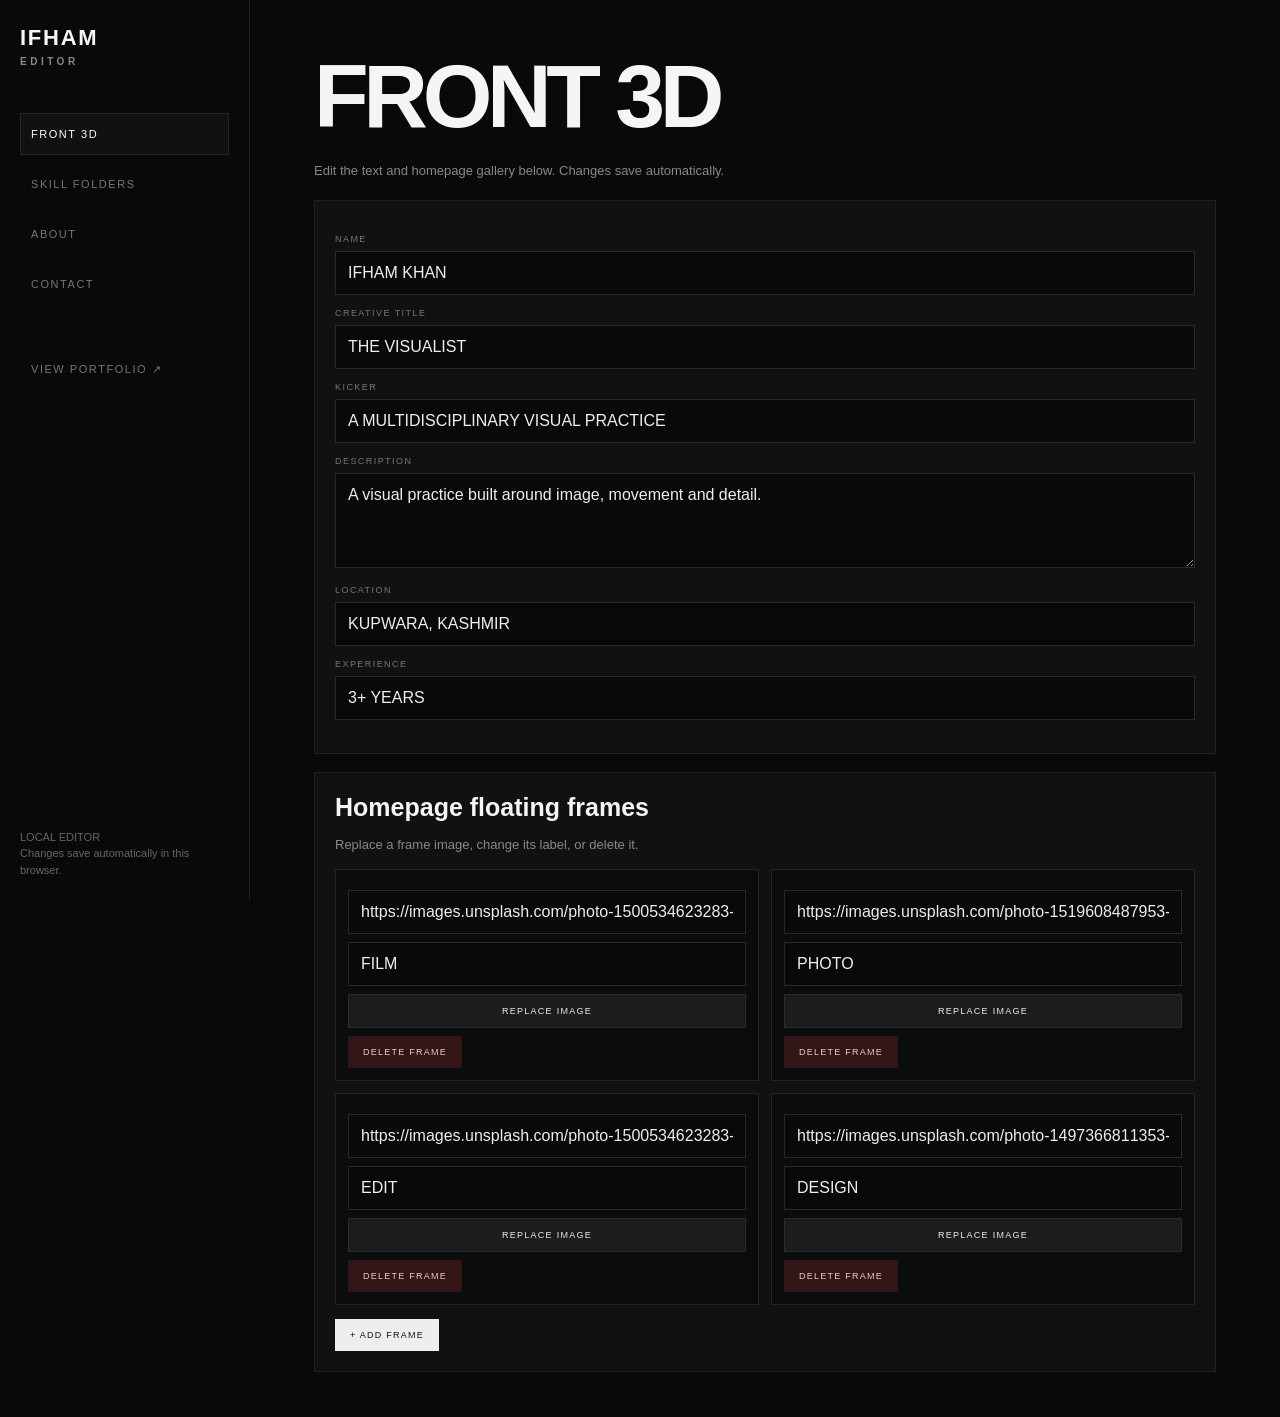
==== IFHAM-EDITOR.html @ 630d75a3 "Add files via upload" ====
<!doctype html>
<html lang="en">
<head>
<meta charset="utf-8">
<meta name="viewport" content="width=device-width,initial-scale=1">
<title>IFHAM KHAN — EDITOR</title>
<style>
*{box-sizing:border-box}
body{margin:0;background:#080909;color:#f5f5f5;font-family:Arial,Helvetica,sans-serif}
button,input,textarea{font:inherit}
.app{display:grid;grid-template-columns:250px 1fr;min-height:100vh}
aside{border-right:1px solid #222;padding:28px 20px;position:sticky;top:0;height:100vh}
.brand{font-size:22px;font-weight:800;letter-spacing:.08em;line-height:.9;margin-bottom:45px}
.brand span{font-size:10px;letter-spacing:.35em;color:#888}
.nav{display:grid;gap:8px}
.nav button,.view{display:block;width:100%;text-align:left;border:1px solid transparent;background:transparent;color:#777;padding:14px 10px;cursor:pointer;text-decoration:none;font-size:11px;letter-spacing:.14em}
.nav button:hover,.nav button.active,.view:hover{color:#fff;border-color:#252525;background:#111}
.view{margin-top:35px}
.status{position:absolute;bottom:22px;left:20px;right:20px;color:#666;font-size:11px;line-height:1.5}
main{padding:45px 5vw;max-width:1300px;width:100%}
h1{font-size:clamp(42px,7vw,92px);letter-spacing:-.06em;margin:0 0 8px}
h2{margin:0 0 10px;font-size:25px}
h3{margin:0 0 8px;font-size:18px}
.lead{color:#888;max-width:760px;line-height:1.6;font-size:13px}
.card,.folder,.media{border:1px solid #202020;background:#101111;padding:20px;margin-top:18px}
.field{margin:13px 0}
label.label{display:block;color:#777;font-size:9px;letter-spacing:.16em;margin-bottom:7px}
input,textarea{width:100%;background:#080909;color:#eee;border:1px solid #292929;padding:12px;border-radius:0;outline:none}
textarea{min-height:95px;resize:vertical}
input:focus,textarea:focus{border-color:#666}
.grid{display:grid;grid-template-columns:1fr 1fr;gap:18px}
.actions{display:flex;gap:8px;flex-wrap:wrap;margin-top:14px}
.btn{background:#eee;color:#111;border:0;padding:11px 15px;font-size:9px;letter-spacing:.14em;cursor:pointer}
.btn.dark{background:#1b1c1c;color:#eee;border:1px solid #2b2b2b}
.btn.danger{background:#321515;color:#f2caca}
.folder-head{display:flex;align-items:center;justify-content:space-between;gap:15px}
.upload{border:1px dashed #343434;padding:24px;text-align:center}
.note{color:#777;font-size:11px;line-height:1.5}
.media-list{border-top:1px solid #222;margin-top:18px}
.media-row{padding:15px 0;border-bottom:1px solid #1d1d1d;display:grid;grid-template-columns:1.1fr 1fr 1.4fr auto;gap:12px;align-items:start}
.media-row .field{margin:0}
.mini-grid{display:grid;grid-template-columns:repeat(2,1fr);gap:12px}
.mini{border:1px solid #242424;background:#0b0c0c;padding:12px}
.mini img{width:100%;height:160px;object-fit:cover;display:block;background:#151515}
.mini input{margin-top:8px}
.empty{border:1px dashed #292929;padding:30px;color:#777;text-align:center;margin-top:18px}
.small{font-size:10px;color:#666}
@media(max-width:850px){
 .app{grid-template-columns:1fr}
 aside{position:relative;height:auto;border-right:0;border-bottom:1px solid #222}
 .status{position:static;margin-top:25px}
 .grid,.mini-grid,.media-row{grid-template-columns:1fr}
 .folder-head{display:block}
 main{padding:30px 18px}
}
</style>
</head>
<body>
<div class="app">
<aside>
  <div class="brand">IFHAM<br><span>EDITOR</span></div>
  <div class="nav">
    <button data-tab="front">FRONT 3D</button>
    <button data-tab="folders">SKILL FOLDERS</button>
    <button data-tab="about">ABOUT</button>
    <button data-tab="contact">CONTACT</button>
    <a class="view" href="index.html" target="_blank">VIEW PORTFOLIO ↗</a>
  </div>
  <div class="status">LOCAL EDITOR<br>Changes save automatically in this browser.</div>
</aside>
<main><div id="panel"><div class="empty">Loading editor…</div></div></main>
</div>

<script>
(function(){
const KEY='ifhamPortfolio_local_v9';
const DB='ifhamVisualistMedia';
const panel=document.getElementById('panel');

const DEFAULT={
 site:{name:'IFHAM KHAN',title:'THE VISUALIST',kicker:'A MULTIDISCIPLINARY VISUAL PRACTICE',
 description:'A visual practice built around image, movement and detail.',location:'KUPWARA, KASHMIR',experience:'3+ YEARS'},
 hero:[
  ['https://images.unsplash.com/photo-1500534623283-312aade485b7?auto=format&fit=crop&w=1200&q=80','FILM'],
  ['https://images.unsplash.com/photo-1519608487953-e999c86e7455?auto=format&fit=crop&w=1200&q=80','PHOTO'],
  ['https://images.unsplash.com/photo-1500534623283-312aade485b7?auto=format&fit=crop&w=1200&q=80','EDIT'],
  ['https://images.unsplash.com/photo-1497366811353-6870744d04b2?auto=format&fit=crop&w=1200&q=80','DESIGN']
 ],
 folders:[
  {id:'filmmaking',name:'FILMMAKING',desc:'Cinematic production, camera work and visual storytelling.',items:[]},
  {id:'editing',name:'EDITING',desc:'Story, rhythm, pacing and post-production.',items:[]},
  {id:'graphic-design',name:'GRAPHIC DESIGN',desc:'Layouts, campaigns, posters and visual systems.',items:[]},
  {id:'color-grading',name:'COLOR GRADING',desc:'Tone, contrast, color and cinematic finishing.',items:[]},
  {id:'photography',name:'PHOTOGRAPHY',desc:'Frames, portraits, landscapes and visual studies.',items:[]},
  {id:'3d-art',name:'3D ART',desc:'3D modeling, environments and visual experiments.',items:[]},
  {id:'logo-design',name:'LOGO DESIGN',desc:'Identity marks, logos and brand systems.',items:[]},
  {id:'motion-visuals',name:'MOTION / VISUALS',desc:'Motion graphics, animation and visual effects.',items:[]}
 ],
 about:'I am Ifham Khan — a visual creator working across filmmaking, editing, graphic design, color, photography and 3D. This space is a curated look at the work, experiments and visual language behind the projects.',
 contacts:{email:'ifhamkhan129@gmail.com',phone:'+91 96826 00148',instagram:'@ifham0_ · @ifhamoffilms · @ifhamgfx',youtube:'@ifhamgfx',linkedin:'linkedin.com/in/ifham-khan-52789430b'}
};

function clone(x){return JSON.parse(JSON.stringify(x))}
let data;
try{
 const saved=localStorage.getItem(KEY);
 data=saved?JSON.parse(saved):clone(DEFAULT);
 // Repair older V9/V10 data that had no folders or hero.
 if(!Array.isArray(data.folders)) data.folders=clone(DEFAULT.folders);
 if(!Array.isArray(data.hero)) data.hero=clone(DEFAULT.hero);
 if(!data.site) data.site=clone(DEFAULT.site);
 if(!data.contacts) data.contacts=clone(DEFAULT.contacts);
 if(typeof data.about!=='string') data.about=DEFAULT.about;
}catch(e){data=clone(DEFAULT)}

function save(){localStorage.setItem(KEY,JSON.stringify(data));}
function esc(v){return String(v??'').replace(/[&<>"']/g,m=>({'&':'&amp;','<':'&lt;','>':'&gt;','"':'&quot;',"'":'&#39;'}[m]))}
function field(label,key,val,area){
 return '<div class="field"><label class="label">'+label+'</label>'+
 (area?'<textarea data-key="'+esc(key)+'">'+esc(val)+'</textarea>':
 '<input data-key="'+esc(key)+'" value="'+esc(val)+'">')+'</div>';
}

let dbPromise;
try{
 dbPromise=new Promise((resolve,reject)=>{
  const r=indexedDB.open(DB,1);
  r.onupgradeneeded=()=>{if(!r.result.objectStoreNames.contains('files'))r.result.createObjectStore('files')};
  r.onsuccess=()=>resolve(r.result); r.onerror=()=>reject(r.error);
 });
}catch(e){dbPromise=Promise.reject(e)}

async function putFile(blob){
 const id=(crypto.randomUUID?crypto.randomUUID():Date.now()+'-'+Math.random());
 const db=await dbPromise;
 await new Promise((res,rej)=>{const q=db.transaction('files','readwrite').objectStore('files').put(blob,id);q.onsuccess=res;q.onerror=()=>rej(q.error)});
 return 'idb:'+id;
}
async function delFile(key){
 if(!key || !key.startsWith('idb:'))return;
 const db=await dbPromise;
 await new Promise((res,rej)=>{const q=db.transaction('files','readwrite').objectStore('files').delete(key.slice(4));q.onsuccess=res;q.onerror=()=>rej(q.error)});
}

function bindSite(){
 panel.querySelectorAll('[data-key]').forEach(el=>{
  el.oninput=()=>{data.site[el.dataset.key]=el.value;save();}
 });
}

function front(){
 panel.innerHTML='<h1>FRONT 3D</h1><p class="lead">Edit the text and homepage gallery below. Changes save automatically.</p>'+
 '<div class="card">'+
 field('NAME','name',data.site.name)+field('CREATIVE TITLE','title',data.site.title)+
 field('KICKER','kicker',data.site.kicker)+field('DESCRIPTION','description',data.site.description,true)+
 field('LOCATION','location',data.site.location)+field('EXPERIENCE','experience',data.site.experience)+'</div>'+
 '<div class="card"><h2>Homepage floating frames</h2><p class="lead">Replace a frame image, change its label, or delete it.</p>'+
 '<div class="mini-grid">'+data.hero.map((p,i)=>
 '<div class="mini"><img src="'+esc(p[0])+'" onerror="this.style.display=\'none\'">'+
 '<input data-hero-url="'+i+'" value="'+esc(p[0])+'" placeholder="Image URL">'+
 '<input data-hero-label="'+i+'" value="'+esc(p[1])+'" placeholder="Frame label">'+
 '<label class="btn dark" style="display:block;text-align:center;margin-top:8px">REPLACE IMAGE<input hidden type="file" accept="image/*" data-hero-file="'+i+'"></label>'+
 '<button class="btn danger" style="margin-top:8px" data-hero-del="'+i+'">DELETE FRAME</button></div>').join('')+
 '</div><div class="actions"><button class="btn" id="addFrame">+ ADD FRAME</button></div></div>';
 bindSite();
 panel.querySelectorAll('[data-hero-url]').forEach(e=>e.oninput=()=>{data.hero[+e.dataset.heroUrl][0]=e.value;save()});
 panel.querySelectorAll('[data-hero-label]').forEach(e=>e.oninput=()=>{data.hero[+e.dataset.heroLabel][1]=e.value;save()});
 panel.querySelectorAll('[data-hero-file]').forEach(e=>e.onchange=async ev=>{
  const file=ev.target.files[0]; if(!file)return;
  const i=+e.dataset.heroFile;
  if(data.hero[i][0].startsWith('idb:')) await delFile(data.hero[i][0]);
  data.hero[i][0]=await putFile(file); save(); front();
 });
 panel.querySelectorAll('[data-hero-del]').forEach(e=>e.onclick=async()=>{
  const i=+e.dataset.heroDel; await delFile(data.hero[i][0]); data.hero.splice(i,1); save(); front();
 });
 document.getElementById('addFrame').onclick=()=>{data.hero.push([DEFAULT.hero[0][0],'NEW FRAME']);save();front();}
}

function folderCard(folder,i){
 return '<section class="folder"><div class="folder-head"><div><h2>'+ (i+1)+'. '+esc(folder.name)+'</h2><div class="small">'+esc(folder.items?.length||0)+' media item(s)</div></div>'+
 '<div class="actions"><button class="btn" data-up="'+i+'">↑ MOVE UP</button><button class="btn" data-down="'+i+'">↓ MOVE DOWN</button><button class="btn danger" data-folder-del="'+i+'">DELETE FOLDER</button></div></div>'+
 '<div class="grid"><div>'+field('FOLDER NAME','name',folder.name)+field('DESCRIPTION','desc',folder.desc,true)+'</div>'+
 '<div class="upload"><h3>ADD PHOTOS + VIDEOS</h3><p class="note">Choose multiple images or videos. They stay on this Mac/browser.</p><label class="btn">CHOOSE FILES<input hidden multiple type="file" accept="image/*,video/*" data-media="'+i+'"></label></div></div>'+
 '<div class="media-list">'+((folder.items||[]).length?folder.items.map((x,j)=>
 '<div class="media-row"><div><strong>'+esc(x.title)+'</strong><div class="small">'+esc(x.type)+'</div></div>'+
 field('TITLE','title',x.title)+field('DESCRIPTION','desc',x.desc,true)+
 '<button class="btn danger" data-rm="'+i+','+j+'">DELETE</button></div>').join(''):
 '<div class="empty">No media yet. Use CHOOSE FILES above to add your first photo or video.</div>')+'</div></section>';
}

function folders(){
 panel.innerHTML='<h1>SKILL FOLDERS</h1><p class="lead">Each discipline is independent. Add as many photos and videos as your Mac/browser storage allows.</p>'+
 '<div class="actions"><button class="btn" id="newFolder">+ NEW FOLDER</button><button class="btn dark" id="export">EXPORT BACKUP</button><label class="btn dark">IMPORT BACKUP<input hidden type="file" accept="application/json" id="import"></label></div>'+
 '<div id="list"></div>';
 drawFolders();
 document.getElementById('newFolder').onclick=()=>{data.folders.push({id:'folder-'+Date.now(),name:'NEW FOLDER',desc:'Add description.',items:[]});save();drawFolders();}
 document.getElementById('export').onclick=()=>{const a=document.createElement('a');a.href=URL.createObjectURL(new Blob([JSON.stringify(data,null,2)],{type:'application/json'}));a.download='ifham-visualist-content.json';a.click();}
 document.getElementById('import').onchange=async e=>{const file=e.target.files[0];if(!file)return;try{const incoming=JSON.parse(await file.text());if(confirm('Replace current text/structure with this backup?')){data=incoming;save();folders()}}catch(err){alert('That backup file is not valid.');}}
}
function drawFolders(){
 const list=document.getElementById('list'); list.innerHTML=data.folders.map(folderCard).join('');
 list.querySelectorAll('[data-key]').forEach(el=>el.oninput=()=>{
  const card=el.closest('.folder'), i=[...list.children].indexOf(card);
  data.folders[i][el.dataset.key]=el.value; save();
 });
 list.querySelectorAll('[data-media]').forEach(e=>e.onchange=async ev=>{
  const i=+e.dataset.media;
  for(const file of [...ev.target.files]){
   const key=await putFile(file);
   data.folders[i].items.push({type:file.type.startsWith('video/')?'video':'image',src:key,title:file.name.replace(/\.[^.]+$/,''),desc:''});
   save();
  }
  drawFolders();
 });
 list.querySelectorAll('[data-rm]').forEach(e=>e.onclick=async()=>{
  const [i,j]=e.dataset.rm.split(',').map(Number);
  await delFile(data.folders[i].items[j].src); data.folders[i].items.splice(j,1); save(); drawFolders();
 });
 list.querySelectorAll('[data-folder-del]').forEach(e=>e.onclick=async()=>{
  const i=+e.dataset.folderDel;
  if(!confirm('Delete this folder and all its media?'))return;
  for(const x of data.folders[i].items||[])await delFile(x.src);
  data.folders.splice(i,1); save(); drawFolders();
 });
 list.querySelectorAll('[data-up]').forEach(e=>e.onclick=()=>{const i=+e.dataset.up;if(i>0){[data.folders[i-1],data.folders[i]]=[data.folders[i],data.folders[i-1]];save();drawFolders();}});
 list.querySelectorAll('[data-down]').forEach(e=>e.onclick=()=>{const i=+e.dataset.down;if(i<data.folders.length-1){[data.folders[i+1],data.folders[i]]=[data.folders[i],data.folders[i+1]];save();drawFolders();}});
}

function about(){
 panel.innerHTML='<h1>ABOUT</h1><p class="lead">Edit your About section.</p><div class="card">'+field('ABOUT TEXT','about',data.about,true)+'</div>';
 panel.querySelector('[data-key]').oninput=e=>{data.about=e.value;save();}
}
function contact(){
 panel.innerHTML='<h1>CONTACT</h1><p class="lead">Edit your contact and social information.</p><div class="card">'+
 Object.entries(data.contacts).map(([k,v])=>field(k.toUpperCase(),k,v)).join('')+'</div>';
 panel.querySelectorAll('[data-key]').forEach(e=>e.oninput=()=>{data.contacts[e.dataset.key]=e.value;save();});
}

function show(tab){
 document.querySelectorAll('.nav button').forEach(b=>b.classList.toggle('active',b.dataset.tab===tab));
 if(tab==='folders')folders(); else if(tab==='about')about(); else if(tab==='contact')contact(); else front();
}
document.querySelectorAll('.nav button').forEach(b=>b.onclick=()=>show(b.dataset.tab));
save();
show('front');
})();
</script>
</body>
</html>
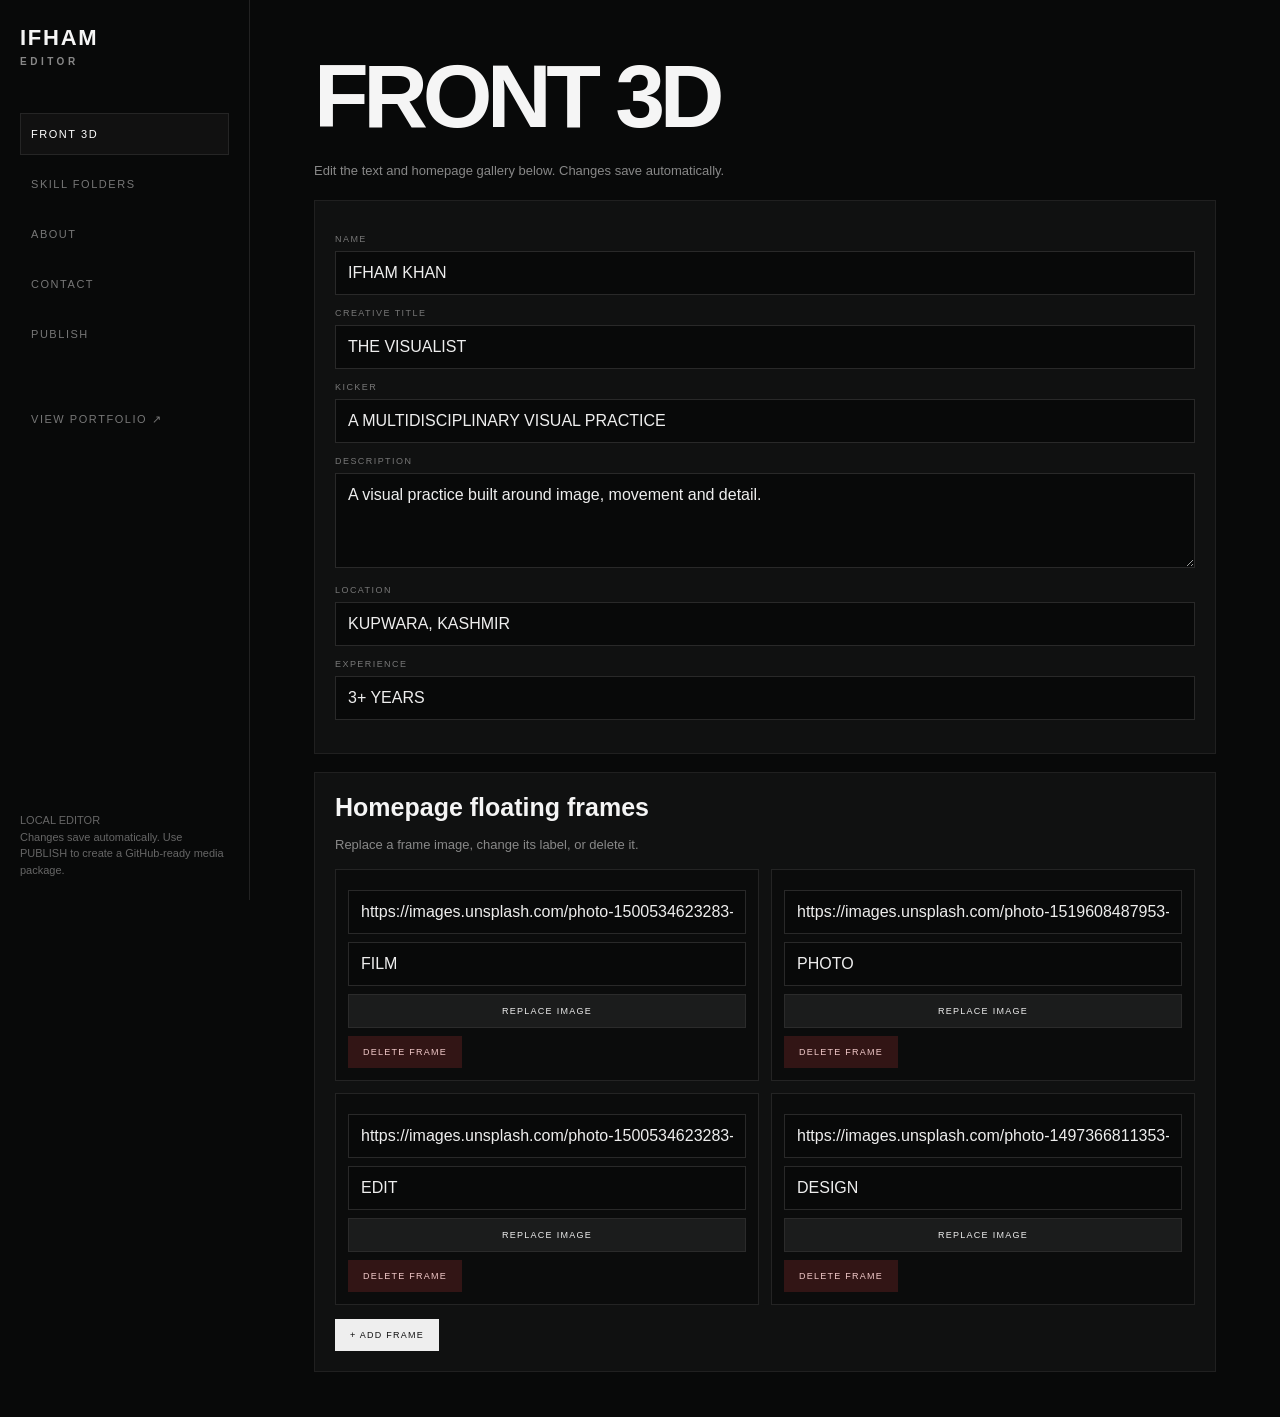
==== commit cb7c549b: "Add files via upload" ====
--- a/IFHAM-EDITOR.html
+++ b/IFHAM-EDITOR.html
@@ -3,7 +3,7 @@
 <head>
 <meta charset="utf-8">
 <meta name="viewport" content="width=device-width,initial-scale=1">
-<title>IFHAM KHAN — EDITOR</title>
+<title>IFHAM KHAN — EDITOR / PUBLISH</title>
 <style>
 *{box-sizing:border-box}
 body{margin:0;background:#080909;color:#f5f5f5;font-family:Arial,Helvetica,sans-serif}
@@ -64,9 +64,10 @@
     <button data-tab="folders">SKILL FOLDERS</button>
     <button data-tab="about">ABOUT</button>
     <button data-tab="contact">CONTACT</button>
+    <button data-tab="publish">PUBLISH</button>
     <a class="view" href="index.html" target="_blank">VIEW PORTFOLIO ↗</a>
   </div>
-  <div class="status">LOCAL EDITOR<br>Changes save automatically in this browser.</div>
+  <div class="status">LOCAL EDITOR<br>Changes save automatically. Use PUBLISH to create a GitHub-ready media package.</div>
 </aside>
 <main><div id="panel"><div class="empty">Loading editor…</div></div></main>
 </div>
@@ -237,9 +238,88 @@
  panel.querySelectorAll('[data-key]').forEach(e=>e.oninput=()=>{data.contacts[e.dataset.key]=e.value;save();});
 }
 
+
+// ---------- GITHUB PUBLISHER ----------
+async function getBlob(key){
+ if(!key || !String(key).startsWith('idb:')) return null;
+ const db=await dbPromise;
+ return new Promise((res,rej)=>{const q=db.transaction('files').objectStore('files').get(key.slice(4));q.onsuccess=()=>res(q.result||null);q.onerror=()=>rej(q.error)});
+}
+function slug(s){return String(s||'item').toLowerCase().replace(/[^a-z0-9]+/g,'-').replace(/^-+|-+$/g,'')||'item'}
+function extFor(type,name){
+ const n=String(name||'').toLowerCase(); const m=n.match(/\.([a-z0-9]{2,5})$/); if(m)return m[1];
+ const t=String(type||'').toLowerCase();
+ if(t.includes('png'))return 'png'; if(t.includes('webp'))return 'webp'; if(t.includes('gif'))return 'gif'; if(t.includes('jpeg'))return 'jpg'; if(t.includes('svg'))return 'svg';
+ if(t.includes('quicktime'))return 'mov'; if(t.includes('webm'))return 'webm'; if(t.includes('mpeg'))return 'mp4'; if(t.includes('video'))return 'mp4'; return 'bin';
+}
+function u8(x){return x instanceof Uint8Array?x:new Uint8Array(x)}
+function crc32(bytes){let c=0xffffffff;for(let i=0;i<bytes.length;i++){c^=bytes[i];for(let k=0;k<8;k++)c=(c>>>1)^((c&1)?0xedb88320:0)}return (c^0xffffffff)>>>0}
+function dosDateTime(){const d=new Date();return {time:(d.getHours()<<11)|(d.getMinutes()<<5)|Math.floor(d.getSeconds()/2),date:((d.getFullYear()-1980)<<9)|((d.getMonth()+1)<<5)|d.getDate()}}
+function le16(v){const a=new Uint8Array(2);new DataView(a.buffer).setUint16(0,v,true);return a}
+function le32(v){const a=new Uint8Array(4);new DataView(a.buffer).setUint32(0,v>>>0,true);return a}
+function concatBytes(parts){let n=0;for(const p of parts)n+=p.length;const out=new Uint8Array(n);let o=0;for(const p of parts){out.set(p,o);o+=p.length}return out}
+function zipStore(files){
+ const enc=new TextEncoder(), local=[], central=[]; let offset=0; const dt=dosDateTime();
+ for(const f of files){
+  const name=enc.encode(f.name), data=u8(f.data), crc=crc32(data);
+  const lh=concatBytes([le32(0x04034b50),le16(20),le16(0x800),le16(0),le16(dt.time),le16(dt.date),le32(crc),le32(data.length),le32(data.length),le16(name.length),le16(0),name,data]);
+  local.push(lh);
+  const ch=concatBytes([le32(0x02014b50),le16(20),le16(20),le16(0x800),le16(0),le16(dt.time),le16(dt.date),le32(crc),le32(data.length),le32(data.length),le16(name.length),le16(0),le16(0),le16(0),le16(0),le32(0),le32(offset),name]);
+  central.push(ch); offset+=lh.length;
+ }
+ const cdata=concatBytes(central), ldata=concatBytes(local);
+ const end=concatBytes([le32(0x06054b50),le16(0),le16(0),le16(files.length),le16(files.length),le32(cdata.length),le32(ldata.length),le16(0)]);
+ return concatBytes([ldata,cdata,end]);
+}
+function cleanForPublish(){return clone(data)}
+async function buildPublishPackage(){
+ const out=cleanForPublish(), files=[];
+ // Convert browser-only media to real relative files.
+ for(const f of out.folders||[]){
+  for(let i=0;i<(f.items||[]).length;i++){
+   const x=f.items[i];
+   if(String(x.src||'').startsWith('idb:')){
+    const blob=await getBlob(x.src); if(!blob)continue;
+    const ext=extFor(blob.type,x.title); const path='media/'+slug(f.id)+'/item-'+String(i+1).padStart(3,'0')+'.'+ext;
+    files.push({name:path,data:new Uint8Array(await blob.arrayBuffer())});
+    x.src=path;
+   }
+   delete x._src;
+  }
+ }
+ for(let i=0;i<(out.hero||[]).length;i++){
+  const p=out.hero[i];
+  if(String(p[0]||'').startsWith('idb:')){
+   const blob=await getBlob(p[0]); if(blob){const ext=extFor(blob.type,'hero');const path='media/hero/hero-'+String(i+1).padStart(2,'0')+'.'+ext;files.push({name:path,data:new Uint8Array(await blob.arrayBuffer())});p[0]=path;}
+  }
+ }
+ files.unshift({name:'content.js',data:new TextEncoder().encode('window.PORTFOLIO_DATA = '+JSON.stringify(out,null,2)+';')});
+ files.push({name:'MEDIA-PUBLISH-README.txt',data:new TextEncoder().encode(
+`IFHAM KHAN — MEDIA UPDATE\n\nThis package contains your portfolio content and uploaded media.\n\nTO PUBLISH ON GITHUB\n1. Extract this ZIP.\n2. Open your GitHub repository.\n3. Upload/replace content.js.\n4. Upload the entire media folder, keeping its folder structure.\n5. Commit the changes. GitHub Pages will redeploy automatically.\n\nIMPORTANT\n- Do not rename files inside the media folder after publishing unless you also update content.js.\n- Your original local editor data remains on this Mac/browser.\n`)});
+ return files;
+}
+async function publish(){
+ const btn=document.getElementById('publishNow'); if(btn)btn.disabled=true;
+ const status=document.getElementById('publishStatus'); if(status)status.textContent='Preparing your media…';
+ try{
+  const files=await buildPublishPackage();
+  const zip=zipStore(files);
+  const a=document.createElement('a');a.href=URL.createObjectURL(new Blob([zip],{type:'application/zip'}));a.download='ifham-visualist-media-update.zip';a.click();
+  if(status)status.textContent='DONE — Extract the ZIP, then upload content.js + the media folder to GitHub.';
+ }catch(e){console.error(e);if(status)status.textContent='Could not create package: '+e.message}
+ if(btn)btn.disabled=false;
+}
+function publishTab(){
+ const count=(data.folders||[]).reduce((n,f)=>n+(f.items||[]).length,0);
+ panel.innerHTML='<h1>PUBLISH</h1><p class="lead">This fixes the GitHub problem: your photos/videos are currently stored only in this browser. PUBLISH converts them into real website files that GitHub Pages can display.</p>'+
+ '<div class="card"><h2>1. Create GitHub-ready package</h2><p class="note"><strong>'+count+' media item(s)</strong> are currently in your editor. The package will contain your text, folder structure, hero images, photos and videos.</p><div class="actions"><button class="btn" id="publishNow">CREATE MEDIA PACKAGE ↗</button></div><p class="note" id="publishStatus" style="margin-top:12px">Nothing has been exported yet.</p></div>'+
+ '<div class="card"><h2>2. Upload it to GitHub</h2><p class="note">After the ZIP downloads, extract it. In your GitHub repository, upload <strong>content.js</strong> and the entire <strong>media</strong> folder. Commit the changes. Your live site will then show the work.</p></div>';
+ document.getElementById('publishNow').onclick=publish;
+}
+
 function show(tab){
  document.querySelectorAll('.nav button').forEach(b=>b.classList.toggle('active',b.dataset.tab===tab));
- if(tab==='folders')folders(); else if(tab==='about')about(); else if(tab==='contact')contact(); else front();
+ if(tab==='folders')folders(); else if(tab==='about')about(); else if(tab==='contact')contact(); else if(tab==='publish')publishTab(); else front();
 }
 document.querySelectorAll('.nav button').forEach(b=>b.onclick=()=>show(b.dataset.tab));
 save();
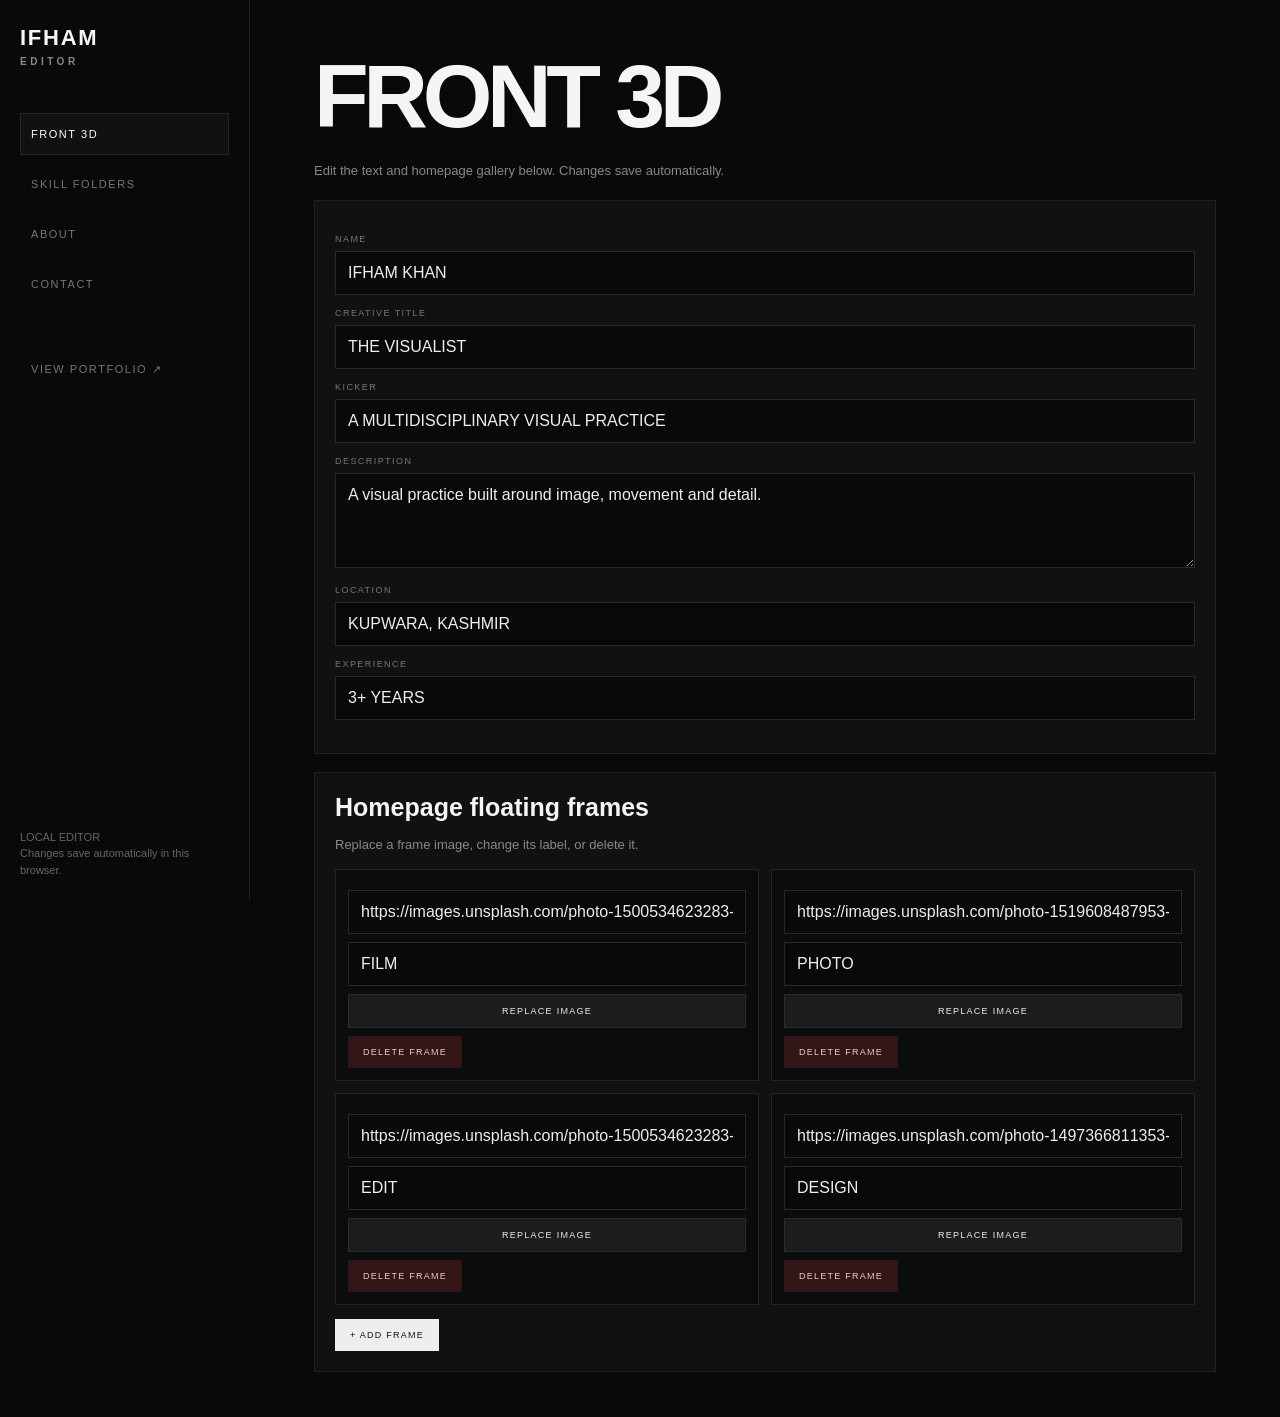
==== commit 3ee5a684: "Add files via upload" ====
--- a/IFHAM-EDITOR.html
+++ b/IFHAM-EDITOR.html
@@ -3,7 +3,7 @@
 <head>
 <meta charset="utf-8">
 <meta name="viewport" content="width=device-width,initial-scale=1">
-<title>IFHAM KHAN — EDITOR / PUBLISH</title>
+<title>IFHAM KHAN — EDITOR</title>
 <style>
 *{box-sizing:border-box}
 body{margin:0;background:#080909;color:#f5f5f5;font-family:Arial,Helvetica,sans-serif}
@@ -64,10 +64,9 @@
     <button data-tab="folders">SKILL FOLDERS</button>
     <button data-tab="about">ABOUT</button>
     <button data-tab="contact">CONTACT</button>
-    <button data-tab="publish">PUBLISH</button>
     <a class="view" href="index.html" target="_blank">VIEW PORTFOLIO ↗</a>
   </div>
-  <div class="status">LOCAL EDITOR<br>Changes save automatically. Use PUBLISH to create a GitHub-ready media package.</div>
+  <div class="status">LOCAL EDITOR<br>Changes save automatically in this browser.</div>
 </aside>
 <main><div id="panel"><div class="empty">Loading editor…</div></div></main>
 </div>
@@ -238,88 +237,9 @@
  panel.querySelectorAll('[data-key]').forEach(e=>e.oninput=()=>{data.contacts[e.dataset.key]=e.value;save();});
 }
 
-
-// ---------- GITHUB PUBLISHER ----------
-async function getBlob(key){
- if(!key || !String(key).startsWith('idb:')) return null;
- const db=await dbPromise;
- return new Promise((res,rej)=>{const q=db.transaction('files').objectStore('files').get(key.slice(4));q.onsuccess=()=>res(q.result||null);q.onerror=()=>rej(q.error)});
-}
-function slug(s){return String(s||'item').toLowerCase().replace(/[^a-z0-9]+/g,'-').replace(/^-+|-+$/g,'')||'item'}
-function extFor(type,name){
- const n=String(name||'').toLowerCase(); const m=n.match(/\.([a-z0-9]{2,5})$/); if(m)return m[1];
- const t=String(type||'').toLowerCase();
- if(t.includes('png'))return 'png'; if(t.includes('webp'))return 'webp'; if(t.includes('gif'))return 'gif'; if(t.includes('jpeg'))return 'jpg'; if(t.includes('svg'))return 'svg';
- if(t.includes('quicktime'))return 'mov'; if(t.includes('webm'))return 'webm'; if(t.includes('mpeg'))return 'mp4'; if(t.includes('video'))return 'mp4'; return 'bin';
-}
-function u8(x){return x instanceof Uint8Array?x:new Uint8Array(x)}
-function crc32(bytes){let c=0xffffffff;for(let i=0;i<bytes.length;i++){c^=bytes[i];for(let k=0;k<8;k++)c=(c>>>1)^((c&1)?0xedb88320:0)}return (c^0xffffffff)>>>0}
-function dosDateTime(){const d=new Date();return {time:(d.getHours()<<11)|(d.getMinutes()<<5)|Math.floor(d.getSeconds()/2),date:((d.getFullYear()-1980)<<9)|((d.getMonth()+1)<<5)|d.getDate()}}
-function le16(v){const a=new Uint8Array(2);new DataView(a.buffer).setUint16(0,v,true);return a}
-function le32(v){const a=new Uint8Array(4);new DataView(a.buffer).setUint32(0,v>>>0,true);return a}
-function concatBytes(parts){let n=0;for(const p of parts)n+=p.length;const out=new Uint8Array(n);let o=0;for(const p of parts){out.set(p,o);o+=p.length}return out}
-function zipStore(files){
- const enc=new TextEncoder(), local=[], central=[]; let offset=0; const dt=dosDateTime();
- for(const f of files){
-  const name=enc.encode(f.name), data=u8(f.data), crc=crc32(data);
-  const lh=concatBytes([le32(0x04034b50),le16(20),le16(0x800),le16(0),le16(dt.time),le16(dt.date),le32(crc),le32(data.length),le32(data.length),le16(name.length),le16(0),name,data]);
-  local.push(lh);
-  const ch=concatBytes([le32(0x02014b50),le16(20),le16(20),le16(0x800),le16(0),le16(dt.time),le16(dt.date),le32(crc),le32(data.length),le32(data.length),le16(name.length),le16(0),le16(0),le16(0),le16(0),le32(0),le32(offset),name]);
-  central.push(ch); offset+=lh.length;
- }
- const cdata=concatBytes(central), ldata=concatBytes(local);
- const end=concatBytes([le32(0x06054b50),le16(0),le16(0),le16(files.length),le16(files.length),le32(cdata.length),le32(ldata.length),le16(0)]);
- return concatBytes([ldata,cdata,end]);
-}
-function cleanForPublish(){return clone(data)}
-async function buildPublishPackage(){
- const out=cleanForPublish(), files=[];
- // Convert browser-only media to real relative files.
- for(const f of out.folders||[]){
-  for(let i=0;i<(f.items||[]).length;i++){
-   const x=f.items[i];
-   if(String(x.src||'').startsWith('idb:')){
-    const blob=await getBlob(x.src); if(!blob)continue;
-    const ext=extFor(blob.type,x.title); const path='media/'+slug(f.id)+'/item-'+String(i+1).padStart(3,'0')+'.'+ext;
-    files.push({name:path,data:new Uint8Array(await blob.arrayBuffer())});
-    x.src=path;
-   }
-   delete x._src;
-  }
- }
- for(let i=0;i<(out.hero||[]).length;i++){
-  const p=out.hero[i];
-  if(String(p[0]||'').startsWith('idb:')){
-   const blob=await getBlob(p[0]); if(blob){const ext=extFor(blob.type,'hero');const path='media/hero/hero-'+String(i+1).padStart(2,'0')+'.'+ext;files.push({name:path,data:new Uint8Array(await blob.arrayBuffer())});p[0]=path;}
-  }
- }
- files.unshift({name:'content.js',data:new TextEncoder().encode('window.PORTFOLIO_DATA = '+JSON.stringify(out,null,2)+';')});
- files.push({name:'MEDIA-PUBLISH-README.txt',data:new TextEncoder().encode(
-`IFHAM KHAN — MEDIA UPDATE\n\nThis package contains your portfolio content and uploaded media.\n\nTO PUBLISH ON GITHUB\n1. Extract this ZIP.\n2. Open your GitHub repository.\n3. Upload/replace content.js.\n4. Upload the entire media folder, keeping its folder structure.\n5. Commit the changes. GitHub Pages will redeploy automatically.\n\nIMPORTANT\n- Do not rename files inside the media folder after publishing unless you also update content.js.\n- Your original local editor data remains on this Mac/browser.\n`)});
- return files;
-}
-async function publish(){
- const btn=document.getElementById('publishNow'); if(btn)btn.disabled=true;
- const status=document.getElementById('publishStatus'); if(status)status.textContent='Preparing your media…';
- try{
-  const files=await buildPublishPackage();
-  const zip=zipStore(files);
-  const a=document.createElement('a');a.href=URL.createObjectURL(new Blob([zip],{type:'application/zip'}));a.download='ifham-visualist-media-update.zip';a.click();
-  if(status)status.textContent='DONE — Extract the ZIP, then upload content.js + the media folder to GitHub.';
- }catch(e){console.error(e);if(status)status.textContent='Could not create package: '+e.message}
- if(btn)btn.disabled=false;
-}
-function publishTab(){
- const count=(data.folders||[]).reduce((n,f)=>n+(f.items||[]).length,0);
- panel.innerHTML='<h1>PUBLISH</h1><p class="lead">This fixes the GitHub problem: your photos/videos are currently stored only in this browser. PUBLISH converts them into real website files that GitHub Pages can display.</p>'+
- '<div class="card"><h2>1. Create GitHub-ready package</h2><p class="note"><strong>'+count+' media item(s)</strong> are currently in your editor. The package will contain your text, folder structure, hero images, photos and videos.</p><div class="actions"><button class="btn" id="publishNow">CREATE MEDIA PACKAGE ↗</button></div><p class="note" id="publishStatus" style="margin-top:12px">Nothing has been exported yet.</p></div>'+
- '<div class="card"><h2>2. Upload it to GitHub</h2><p class="note">After the ZIP downloads, extract it. In your GitHub repository, upload <strong>content.js</strong> and the entire <strong>media</strong> folder. Commit the changes. Your live site will then show the work.</p></div>';
- document.getElementById('publishNow').onclick=publish;
-}
-
 function show(tab){
  document.querySelectorAll('.nav button').forEach(b=>b.classList.toggle('active',b.dataset.tab===tab));
- if(tab==='folders')folders(); else if(tab==='about')about(); else if(tab==='contact')contact(); else if(tab==='publish')publishTab(); else front();
+ if(tab==='folders')folders(); else if(tab==='about')about(); else if(tab==='contact')contact(); else front();
 }
 document.querySelectorAll('.nav button').forEach(b=>b.onclick=()=>show(b.dataset.tab));
 save();
